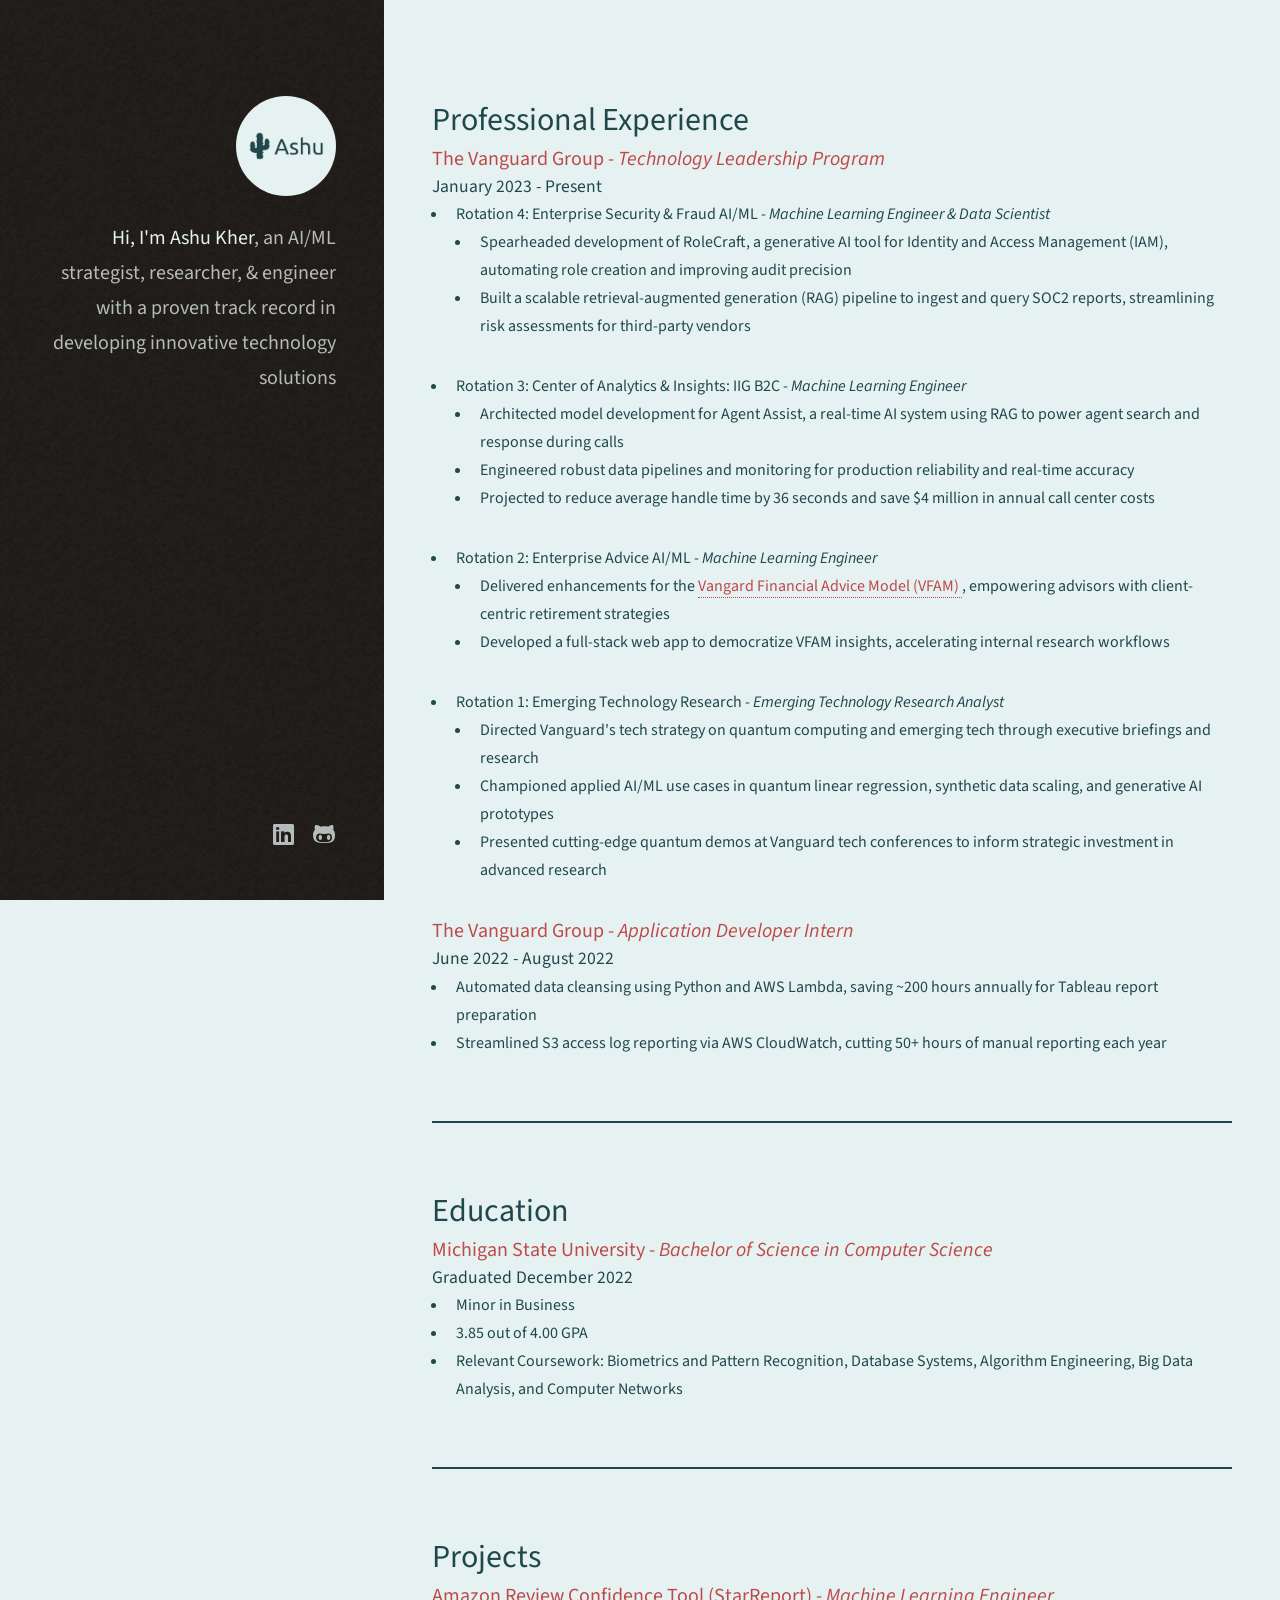
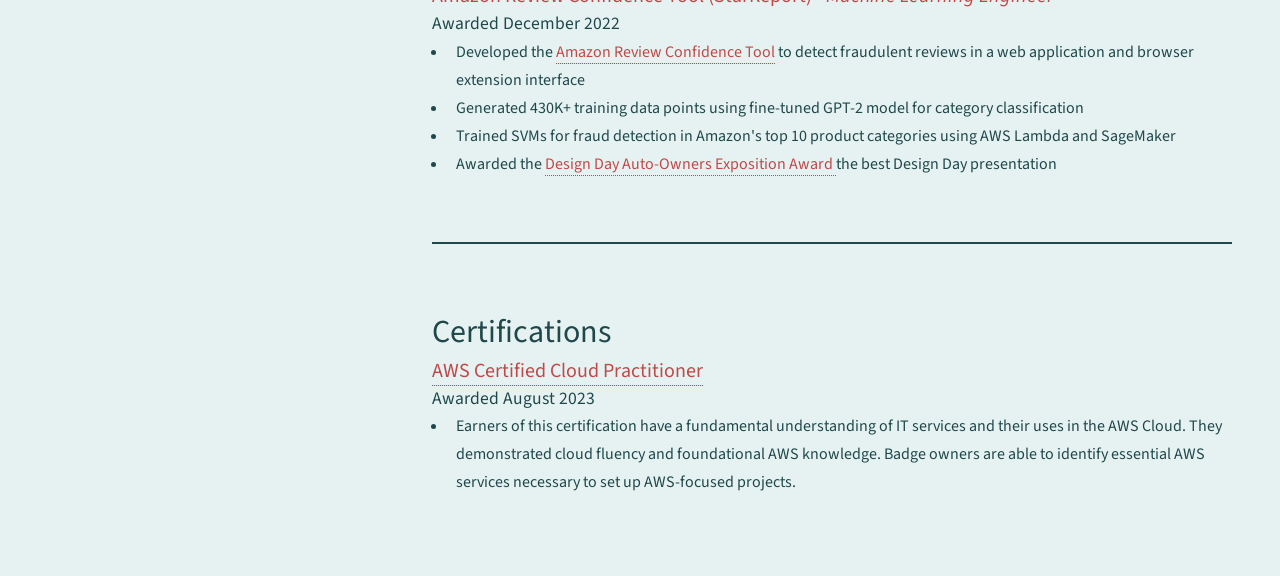
==== index.html @ 4404fa24 "BIG resume overhaul" ====
<!DOCTYPE HTML>
<html lang="en">

<head>
	<title>Ashu - AI/ML Specialist</title>
	<link rel="icon" type="image/x-icon" href="/images/branding/favicon.ico">
	<meta charset="utf-8" />
	<meta name="viewport" content="width=device-width, initial-scale=1,
      user-scalable=no" />
	<link rel="stylesheet" href="assets/css/main.css" />
</head>

<body class="is-preload">

	<!-- Header -->
	<header id="header">
		<div class="inner">
			<a href="#" class="image avatar"><img src="images/branding/default.png" alt="" /></a>
			<h1><strong>Hi, I'm Ashu Kher</strong>, an AI/ML strategist, researcher, & engineer with a proven track
				record in
				developing innovative technology solutions</h1>
		</div>
	</header>

	<!-- Main -->
	<div id="main">
		<!-- Professional Experience -->
		<section id="professional experience">
			<header class="major">
				<h2>Professional Experience</h2>
			</header>
			<header class="major">
				<h3>
					The Vanguard Group - <i>Technology Leadership Program</i>
				</h3>
				<h4>
					January 2023 - Present
				</h4>
				<ul>
					<li>Rotation 4: Enterprise Security & Fraud AI/ML - <i>Machine Learning Engineer & Data
							Scientist</i>
						<ul>
							<li>
								Spearheaded development of RoleCraft, a generative AI tool for Identity and Access
								Management (IAM), automating role creation and improving audit precision
							</li>
							<li>
								Built a scalable retrieval-augmented generation (RAG) pipeline to ingest and query SOC2
								reports, streamlining risk assessments for third-party vendors
							</li>
						</ul>
					</li>
					<li>Rotation 3: Center of Analytics & Insights: IIG B2C - <i>Machine Learning Engineer</i>
						<ul>
							<li>
								Architected model development for Agent Assist, a real-time AI system using RAG to power
								agent search and
								response during calls
							</li>
							<li>
								Engineered robust data pipelines and monitoring for production reliability and real-time
								accuracy
							</li>
							<li>
								Projected to reduce average handle time by 36 seconds and save $4 million in annual call
								center costs
							</li>
						</ul>
					</li>
					<li>Rotation 2: Enterprise Advice AI/ML - <i>Machine Learning Engineer</i>
						<ul>
							<li>
								Delivered enhancements for the <a
									href="https://corporate.vanguard.com/content/dam/corp/research/pdf/a_novel_approach_to_financial_planning_using_vfam.pdf">
									Vangard Financial Advice Model (VFAM) </a>, empowering advisors with client-centric
								retirement strategies
							</li>
							<li>
								Developed a full-stack web app to democratize VFAM insights, accelerating internal
								research workflows
							</li>
						</ul>
					</li>
					<li>Rotation 1: Emerging Technology Research - <i>Emerging Technology Research Analyst</i>
						<ul>
							<li>
								Directed Vanguard's tech strategy on quantum computing and emerging tech through
								executive briefings and
								research
							</li>
							<li>
								Championed applied AI/ML use cases in quantum linear regression, synthetic data scaling,
								and generative AI
								prototypes
							</li>
							<li>
								Presented cutting-edge quantum demos at Vanguard tech conferences to inform strategic
								investment in advanced
								research
							</li>
						</ul>
					</li>
				</ul>
			</header>
			<header class="major">
				<h3>
					The Vanguard Group - <i>Application Developer Intern</i>
				</h3>
				<h4>
					June 2022 - August 2022
				</h4>
				<ul>
					<li>
						Automated data cleansing using Python and AWS Lambda, saving ~200 hours annually for Tableau
						report preparation
					</li>
					<li>
						Streamlined S3 access log reporting via AWS CloudWatch, cutting 50+ hours of manual reporting
						each year
					</li>
				</ul>
			</header>
		</section>

		<section id="education">
			<header class="major">
				<h2>Education</h2>
			</header>
			<header class="major">
				<h3>
					Michigan State University - <i>Bachelor of Science in Computer
						Science</i>
				</h3>
				<h4>
					Graduated December 2022
				</h4>
				<ul>
					<li>Minor in Business</li>
					<li>3.85 out of 4.00 GPA</li>
					<li>Relevant Coursework: Biometrics and Pattern
						Recognition, Database Systems, Algorithm
						Engineering, Big Data Analysis, and Computer Networks</li>
				</ul>
			</header>
		</section>

		<section id="projects">
			<header class="major">
				<h2>Projects</h2>
			</header>
			<header class="major">
				<h3>Amazon Review Confidence Tool (StarReport) - <i>Machine Learning
						Engineer</i></h3>
				<h4>
					Awarded December 2022
				</h4>
				<ul>
					<li>
						Developed the <a href="http://www.capstone.cse.msu.edu/2022-08/projects/amazon/">
							Amazon Review
							Confidence Tool</a> to detect fraudulent reviews in a web
						application
						and browser extension interface
					</li>
					<li>
						Generated 430K+ training data points using fine-tuned GPT-2 model for category classification
					</li>
					<li>
						Trained SVMs for fraud detection in Amazon's top 10 product categories using AWS Lambda and
						SageMaker
					</li>
					<li>
						Awarded the <a href="http://www.capstone.cse.msu.edu/2022-08/design-day/awards/">
							Design Day
							Auto-Owners Exposition Award </a> the best Design Day
						presentation
					</li>
				</ul>
			</header>
		</section>

		<section id="Certifications">
			<header class="major">
				<h2>Certifications</h2>
			</header>
			<header class="major">
				<h3><a href="https://www.credly.com/badges/b50ba8e7-97d3-4e07-b99f-5bac92ec0021/linked_in_profile">AWS
						Certified Cloud Practitioner</a></h3>
				<h4>
					Awarded August 2023
				</h4>
				<ul>
					<li>
						Earners of this certification have a fundamental understanding of IT services and their uses in
						the AWS Cloud. They demonstrated cloud fluency and foundational AWS knowledge. Badge owners are
						able to identify essential AWS services necessary to set up AWS-focused projects.

					</li>
				</ul>
			</header>
		</section>
	</div>

	<!-- Footer -->
	<footer id="footer">
		<div class="inner">
			<ul class="icons">
				<li><a href="https://www.linkedin.com/in/ashukher/" class="icon brands
              fa-linkedin"><span class="label">Email</span></a></li>
				<li><a href="https://github.com/AshuHK" class="icon brands fa-github-alt"><span
							class="label">Github</span></a></li>
			</ul>
		</div>
	</footer>

	<!-- Scripts -->
	<script src="assets/js/jquery.min.js"></script>
	<script src="assets/js/jquery.poptrox.min.js"></script>
	<script src="assets/js/browser.min.js"></script>
	<script src="assets/js/breakpoints.min.js"></script>
	<script src="assets/js/util.js"></script>
	<script src="assets/js/main.js"></script>

</body>

</html>
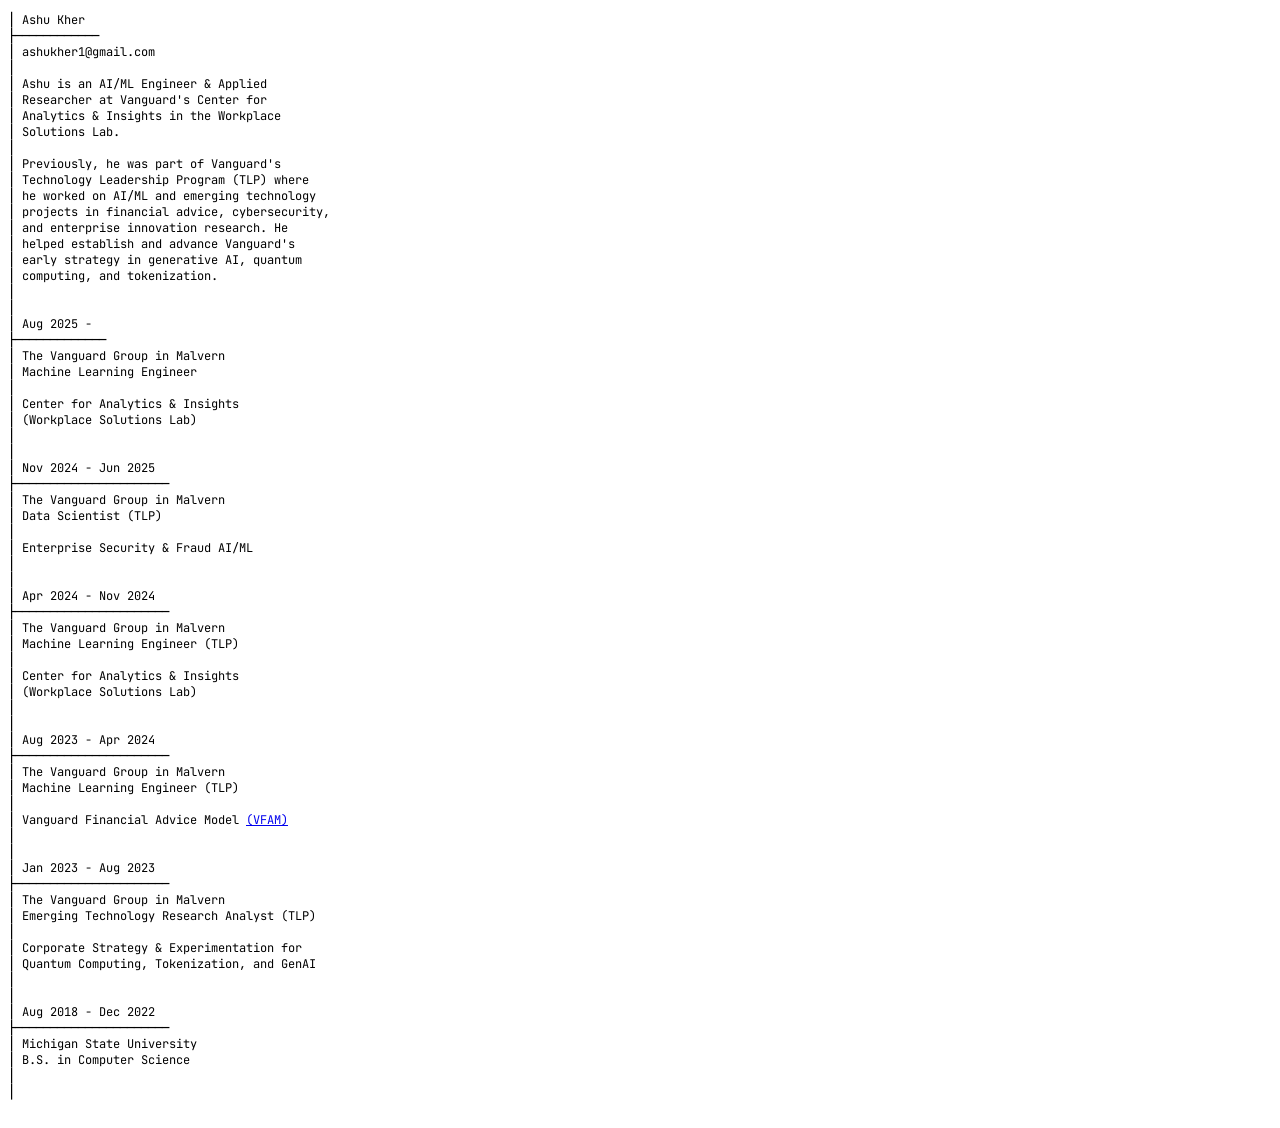
==== commit da1616dd: "Init commit" ====
--- a/index.html
+++ b/index.html
@@ -2,225 +2,92 @@
 <html lang="en">
 
 <head>
-	<title>Ashu - AI/ML Specialist</title>
-	<link rel="icon" type="image/x-icon" href="/images/branding/favicon.ico">
 	<meta charset="utf-8" />
-	<meta name="viewport" content="width=device-width, initial-scale=1,
-      user-scalable=no" />
+	<meta name="viewport" content="width=device-width, initial-scale=1" />
+
+	<!-- load the fonts from Google -->
+	<link rel="preconnect" href="https://fonts.googleapis.com">
+	<link rel="preconnect" href="https://fonts.gstatic.com" crossorigin>
+	<link href="https://fonts.googleapis.com/css2?family=JetBrains+Mono:ital,wght@0,100..800;1,100..800&display=swap"
+		rel="stylesheet">
+
+	<!-- my css -->
 	<link rel="stylesheet" href="assets/css/main.css" />
+	<title>Ashu Kher</title>
+	<link rel="icon" type="image/x-icon" href="/assets/images/favicon.ico">
 </head>
 
-<body class="is-preload">
-
-	<!-- Header -->
-	<header id="header">
-		<div class="inner">
-			<a href="#" class="image avatar"><img src="images/branding/default.png" alt="" /></a>
-			<h1><strong>Hi, I'm Ashu Kher</strong>, an AI/ML strategist, researcher, & engineer with a proven track
-				record in
-				developing innovative technology solutions</h1>
-		</div>
-	</header>
-
-	<!-- Main -->
-	<div id="main">
-		<!-- Professional Experience -->
-		<section id="professional experience">
-			<header class="major">
-				<h2>Professional Experience</h2>
-			</header>
-			<header class="major">
-				<h3>
-					The Vanguard Group - <i>Technology Leadership Program</i>
-				</h3>
-				<h4>
-					January 2023 - Present
-				</h4>
-				<ul>
-					<li>Rotation 4: Enterprise Security & Fraud AI/ML - <i>Machine Learning Engineer & Data
-							Scientist</i>
-						<ul>
-							<li>
-								Spearheaded development of RoleCraft, a generative AI tool for Identity and Access
-								Management (IAM), automating role creation and improving audit precision
-							</li>
-							<li>
-								Built a scalable retrieval-augmented generation (RAG) pipeline to ingest and query SOC2
-								reports, streamlining risk assessments for third-party vendors
-							</li>
-						</ul>
-					</li>
-					<li>Rotation 3: Center of Analytics & Insights: IIG B2C - <i>Machine Learning Engineer</i>
-						<ul>
-							<li>
-								Architected model development for Agent Assist, a real-time AI system using RAG to power
-								agent search and
-								response during calls
-							</li>
-							<li>
-								Engineered robust data pipelines and monitoring for production reliability and real-time
-								accuracy
-							</li>
-							<li>
-								Projected to reduce average handle time by 36 seconds and save $4 million in annual call
-								center costs
-							</li>
-						</ul>
-					</li>
-					<li>Rotation 2: Enterprise Advice AI/ML - <i>Machine Learning Engineer</i>
-						<ul>
-							<li>
-								Delivered enhancements for the <a
-									href="https://corporate.vanguard.com/content/dam/corp/research/pdf/a_novel_approach_to_financial_planning_using_vfam.pdf">
-									Vangard Financial Advice Model (VFAM) </a>, empowering advisors with client-centric
-								retirement strategies
-							</li>
-							<li>
-								Developed a full-stack web app to democratize VFAM insights, accelerating internal
-								research workflows
-							</li>
-						</ul>
-					</li>
-					<li>Rotation 1: Emerging Technology Research - <i>Emerging Technology Research Analyst</i>
-						<ul>
-							<li>
-								Directed Vanguard's tech strategy on quantum computing and emerging tech through
-								executive briefings and
-								research
-							</li>
-							<li>
-								Championed applied AI/ML use cases in quantum linear regression, synthetic data scaling,
-								and generative AI
-								prototypes
-							</li>
-							<li>
-								Presented cutting-edge quantum demos at Vanguard tech conferences to inform strategic
-								investment in advanced
-								research
-							</li>
-						</ul>
-					</li>
-				</ul>
-			</header>
-			<header class="major">
-				<h3>
-					The Vanguard Group - <i>Application Developer Intern</i>
-				</h3>
-				<h4>
-					June 2022 - August 2022
-				</h4>
-				<ul>
-					<li>
-						Automated data cleansing using Python and AWS Lambda, saving ~200 hours annually for Tableau
-						report preparation
-					</li>
-					<li>
-						Streamlined S3 access log reporting via AWS CloudWatch, cutting 50+ hours of manual reporting
-						each year
-					</li>
-				</ul>
-			</header>
-		</section>
-
-		<section id="education">
-			<header class="major">
-				<h2>Education</h2>
-			</header>
-			<header class="major">
-				<h3>
-					Michigan State University - <i>Bachelor of Science in Computer
-						Science</i>
-				</h3>
-				<h4>
-					Graduated December 2022
-				</h4>
-				<ul>
-					<li>Minor in Business</li>
-					<li>3.85 out of 4.00 GPA</li>
-					<li>Relevant Coursework: Biometrics and Pattern
-						Recognition, Database Systems, Algorithm
-						Engineering, Big Data Analysis, and Computer Networks</li>
-				</ul>
-			</header>
-		</section>
-
-		<section id="projects">
-			<header class="major">
-				<h2>Projects</h2>
-			</header>
-			<header class="major">
-				<h3>Amazon Review Confidence Tool (StarReport) - <i>Machine Learning
-						Engineer</i></h3>
-				<h4>
-					Awarded December 2022
-				</h4>
-				<ul>
-					<li>
-						Developed the <a href="http://www.capstone.cse.msu.edu/2022-08/projects/amazon/">
-							Amazon Review
-							Confidence Tool</a> to detect fraudulent reviews in a web
-						application
-						and browser extension interface
-					</li>
-					<li>
-						Generated 430K+ training data points using fine-tuned GPT-2 model for category classification
-					</li>
-					<li>
-						Trained SVMs for fraud detection in Amazon's top 10 product categories using AWS Lambda and
-						SageMaker
-					</li>
-					<li>
-						Awarded the <a href="http://www.capstone.cse.msu.edu/2022-08/design-day/awards/">
-							Design Day
-							Auto-Owners Exposition Award </a> the best Design Day
-						presentation
-					</li>
-				</ul>
-			</header>
-		</section>
-
-		<section id="Certifications">
-			<header class="major">
-				<h2>Certifications</h2>
-			</header>
-			<header class="major">
-				<h3><a href="https://www.credly.com/badges/b50ba8e7-97d3-4e07-b99f-5bac92ec0021/linked_in_profile">AWS
-						Certified Cloud Practitioner</a></h3>
-				<h4>
-					Awarded August 2023
-				</h4>
-				<ul>
-					<li>
-						Earners of this certification have a fundamental understanding of IT services and their uses in
-						the AWS Cloud. They demonstrated cloud fluency and foundational AWS knowledge. Badge owners are
-						able to identify essential AWS services necessary to set up AWS-focused projects.
-
-					</li>
-				</ul>
-			</header>
-		</section>
-	</div>
-
-	<!-- Footer -->
-	<footer id="footer">
-		<div class="inner">
-			<ul class="icons">
-				<li><a href="https://www.linkedin.com/in/ashukher/" class="icon brands
-              fa-linkedin"><span class="label">Email</span></a></li>
-				<li><a href="https://github.com/AshuHK" class="icon brands fa-github-alt"><span
-							class="label">Github</span></a></li>
-			</ul>
-		</div>
-	</footer>
-
-	<!-- Scripts -->
-	<script src="assets/js/jquery.min.js"></script>
-	<script src="assets/js/jquery.poptrox.min.js"></script>
-	<script src="assets/js/browser.min.js"></script>
-	<script src="assets/js/breakpoints.min.js"></script>
-	<script src="assets/js/util.js"></script>
-	<script src="assets/js/main.js"></script>
-
+<body class="blog">
+	<pre id="desc">
+│ Ashu Kher
+├────────────
+│ ashukher1@gmail.com
+│
+│ Ashu is an AI/ML Engineer & Applied
+│ Researcher at Vanguard's Center for
+│ Analytics & Insights in the Workplace
+│ Solutions Lab.
+│
+│ Previously, he was part of Vanguard's
+│ Technology Leadership Program (TLP) where
+│ he worked on AI/ML and emerging technology
+│ projects in financial advice, cybersecurity,
+│ and enterprise innovation research. He
+│ helped establish and advance Vanguard's
+│ early strategy in generative AI, quantum
+│ computing, and tokenization.
+│
+│
+│ Aug 2025 -
+├─────────────
+│ The Vanguard Group in Malvern
+│ Machine Learning Engineer
+│
+│ Center for Analytics & Insights
+│ (Workplace Solutions Lab)
+│
+│
+│ Nov 2024 - Jun 2025
+├──────────────────────
+│ The Vanguard Group in Malvern
+│ Data Scientist (TLP)
+│
+│ Enterprise Security & Fraud AI/ML
+│
+│
+│ Apr 2024 - Nov 2024
+├──────────────────────
+│ The Vanguard Group in Malvern
+│ Machine Learning Engineer (TLP)
+│
+│ Center for Analytics & Insights
+│ (Workplace Solutions Lab)
+│
+│
+│ Aug 2023 - Apr 2024
+├──────────────────────
+│ The Vanguard Group in Malvern
+│ Machine Learning Engineer (TLP)
+│
+│ Vanguard Financial Advice Model <a href="https://corporate.vanguard.com/content/dam/corp/research/pdf/a_novel_approach_to_financial_planning_using_vfam.pdf">(VFAM)</a>
+│
+│
+│ Jan 2023 - Aug 2023
+├──────────────────────
+│ The Vanguard Group in Malvern
+│ Emerging Technology Research Analyst (TLP)
+│
+│ Corporate Strategy & Experimentation for
+│ Quantum Computing, Tokenization, and GenAI
+│
+│
+│ Aug 2018 - Dec 2022
+├──────────────────────
+│ Michigan State University
+│ B.S. in Computer Science
+│
+│
+	</pre>
 </body>
 
 </html>
--- a/assets/css/main.css
+++ b/assets/css/main.css
@@ -0,0 +1,4 @@
+* {
+	font-family: "JetBrains Mono", monospace;
+	font-size: 12px; /* TODO: make this dynamic*/
+}
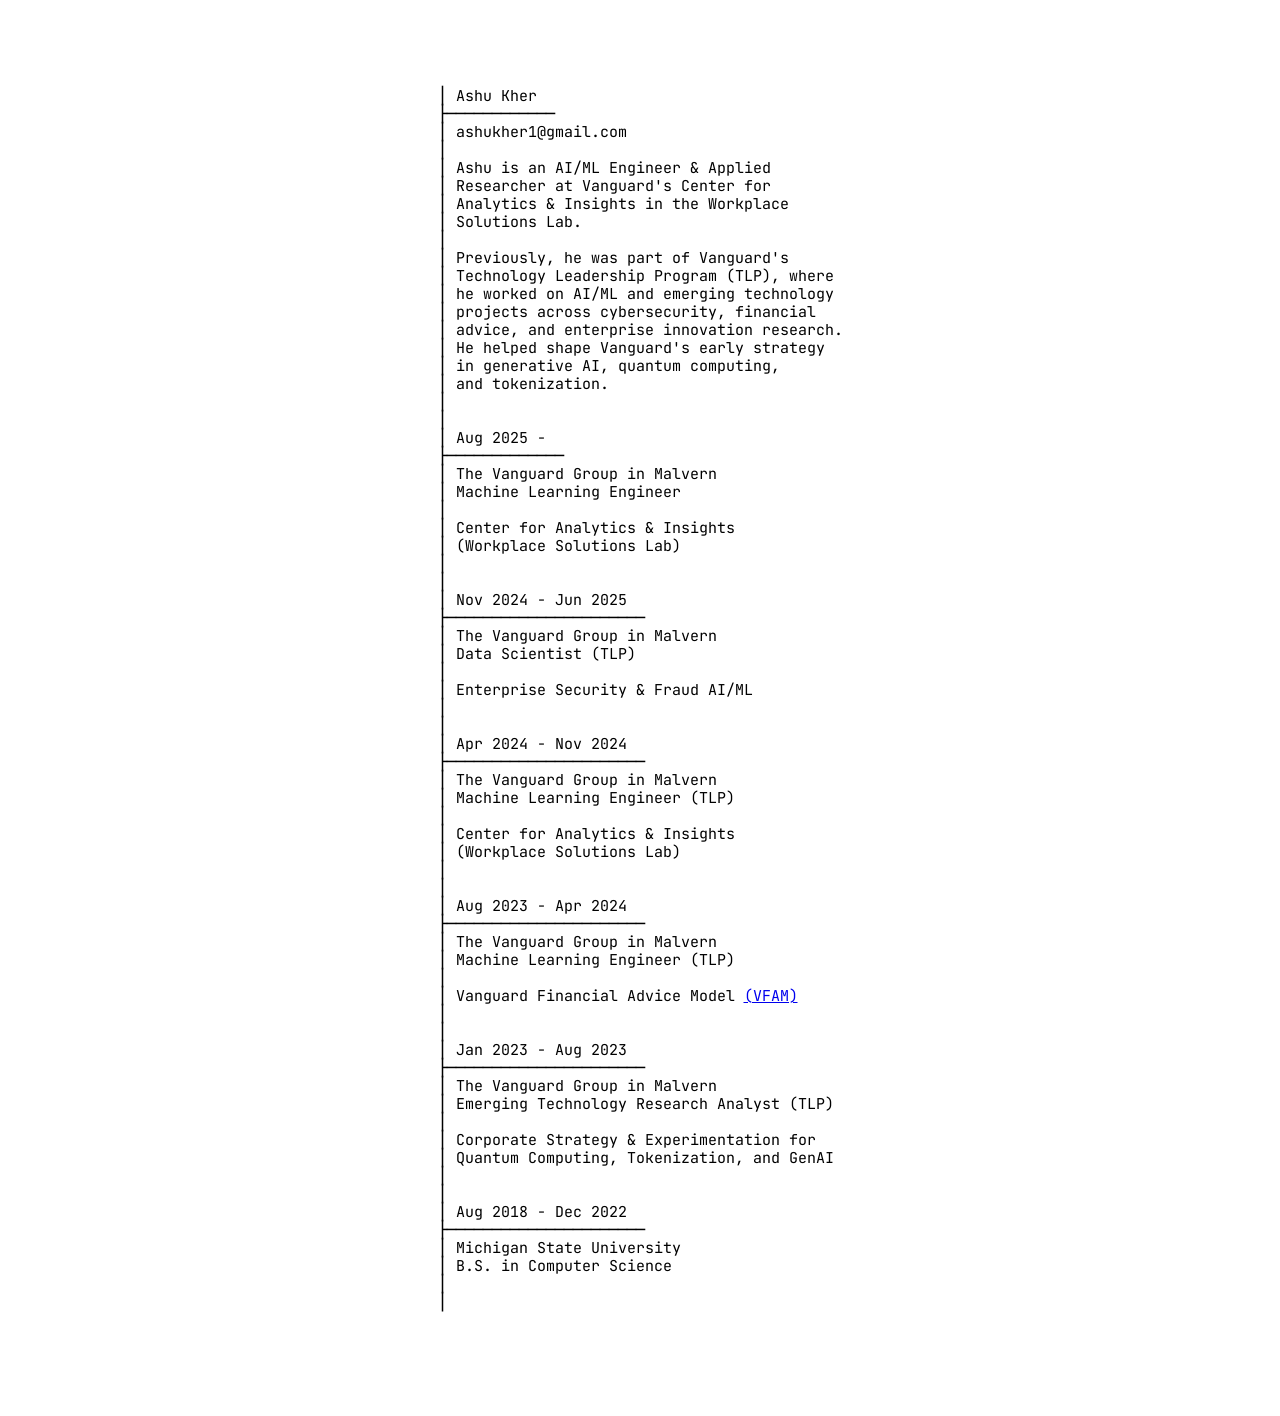
==== commit 453eeeea: "fix grammar in intro paragraph" ====
--- a/index.html
+++ b/index.html
@@ -29,13 +29,13 @@
 │ Solutions Lab.
 │
 │ Previously, he was part of Vanguard's
-│ Technology Leadership Program (TLP) where
+│ Technology Leadership Program (TLP), where
 │ he worked on AI/ML and emerging technology
-│ projects in financial advice, cybersecurity,
-│ and enterprise innovation research. He
-│ helped establish and advance Vanguard's
-│ early strategy in generative AI, quantum
-│ computing, and tokenization.
+│ projects across cybersecurity, financial
+│ advice, and enterprise innovation research.
+│ He helped shape Vanguard's early strategy
+│ in generative AI, quantum computing,
+│ and tokenization.
 │
 │
 │ Aug 2025 -
--- a/assets/css/main.css
+++ b/assets/css/main.css
@@ -1,4 +1,15 @@
 * {
 	font-family: "JetBrains Mono", monospace;
-	font-size: 12px; /* TODO: make this dynamic*/
+	font-size: min(3vw, 15px);
 }
+
+body {
+	display: flex;
+	justify-content: center;
+	align-items: center;
+	padding: 5% 5% 5% 5%;
+	text-align: left;
+	line-height: 1.2;
+	word-break: break-all;
+	word-wrap: break-word;
+}
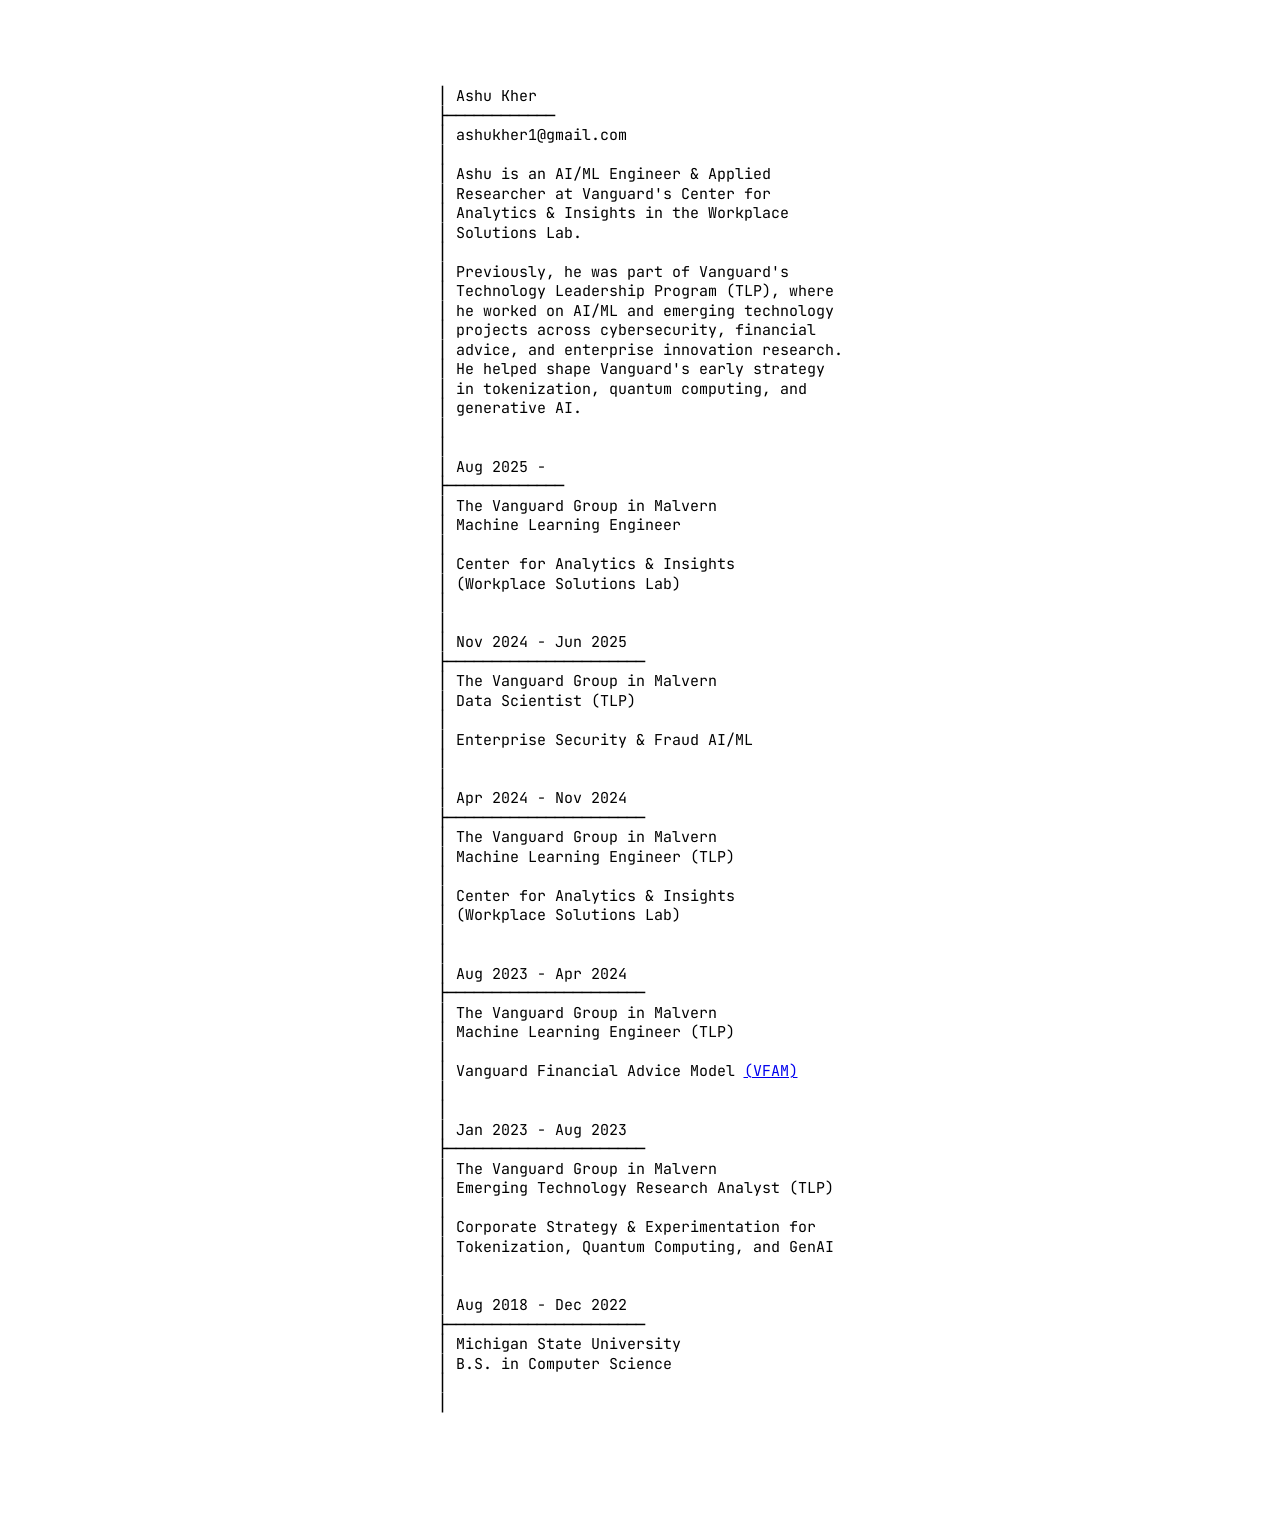
==== commit 196caaa3: "fix order and widen line height" ====
--- a/index.html
+++ b/index.html
@@ -34,8 +34,8 @@
 │ projects across cybersecurity, financial
 │ advice, and enterprise innovation research.
 │ He helped shape Vanguard's early strategy
-│ in generative AI, quantum computing,
-│ and tokenization.
+│ in tokenization, quantum computing, and
+│ generative AI.
 │
 │
 │ Aug 2025 -
@@ -78,7 +78,7 @@
 │ Emerging Technology Research Analyst (TLP)
 │
 │ Corporate Strategy & Experimentation for
-│ Quantum Computing, Tokenization, and GenAI
+│ Tokenization, Quantum Computing, and GenAI
 │
 │
 │ Aug 2018 - Dec 2022
--- a/assets/css/main.css
+++ b/assets/css/main.css
@@ -9,7 +9,7 @@
 	align-items: center;
 	padding: 5% 5% 5% 5%;
 	text-align: left;
-	line-height: 1.2;
+	line-height: 1.3;
 	word-break: break-all;
 	word-wrap: break-word;
 }
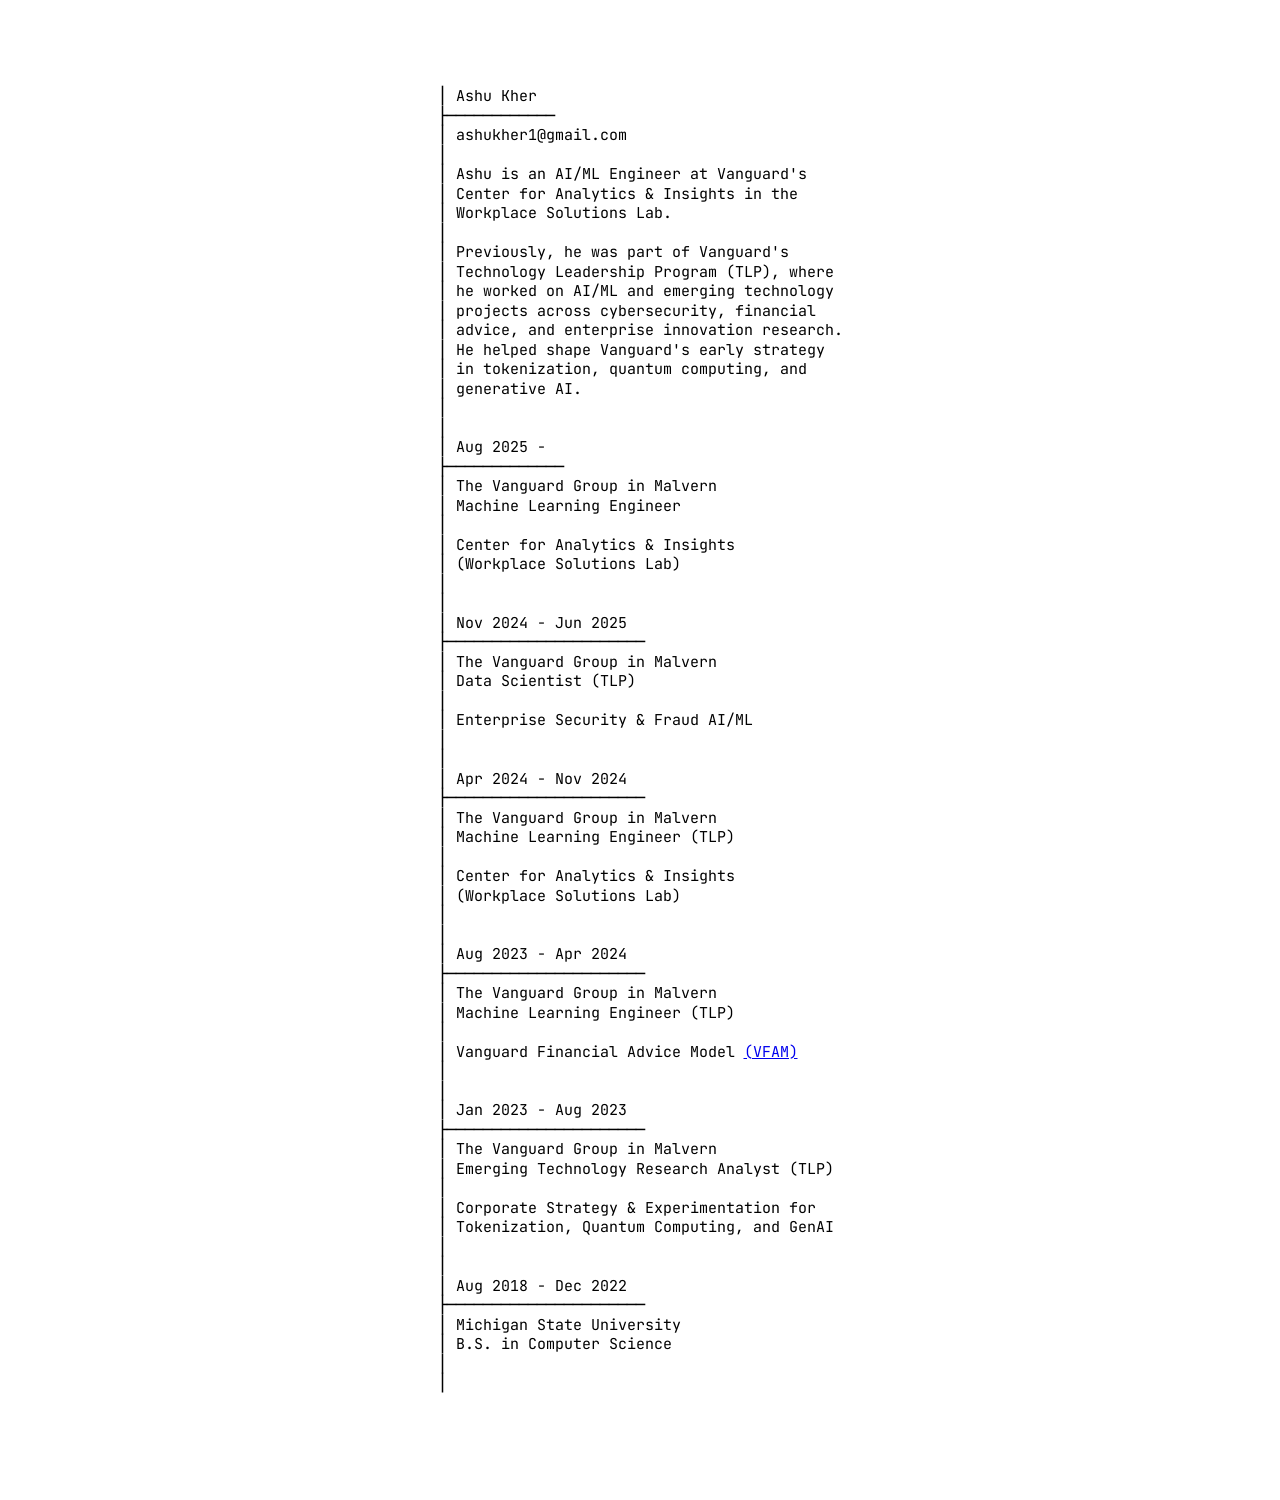
==== commit 69c54688: "Title change" ====
--- a/index.html
+++ b/index.html
@@ -23,10 +23,9 @@
 ├────────────
 │ ashukher1@gmail.com
 │
-│ Ashu is an AI/ML Engineer & Applied
-│ Researcher at Vanguard's Center for
-│ Analytics & Insights in the Workplace
-│ Solutions Lab.
+│ Ashu is an AI/ML Engineer at Vanguard's
+│ Center for Analytics & Insights in the
+│ Workplace Solutions Lab.
 │
 │ Previously, he was part of Vanguard's
 │ Technology Leadership Program (TLP), where
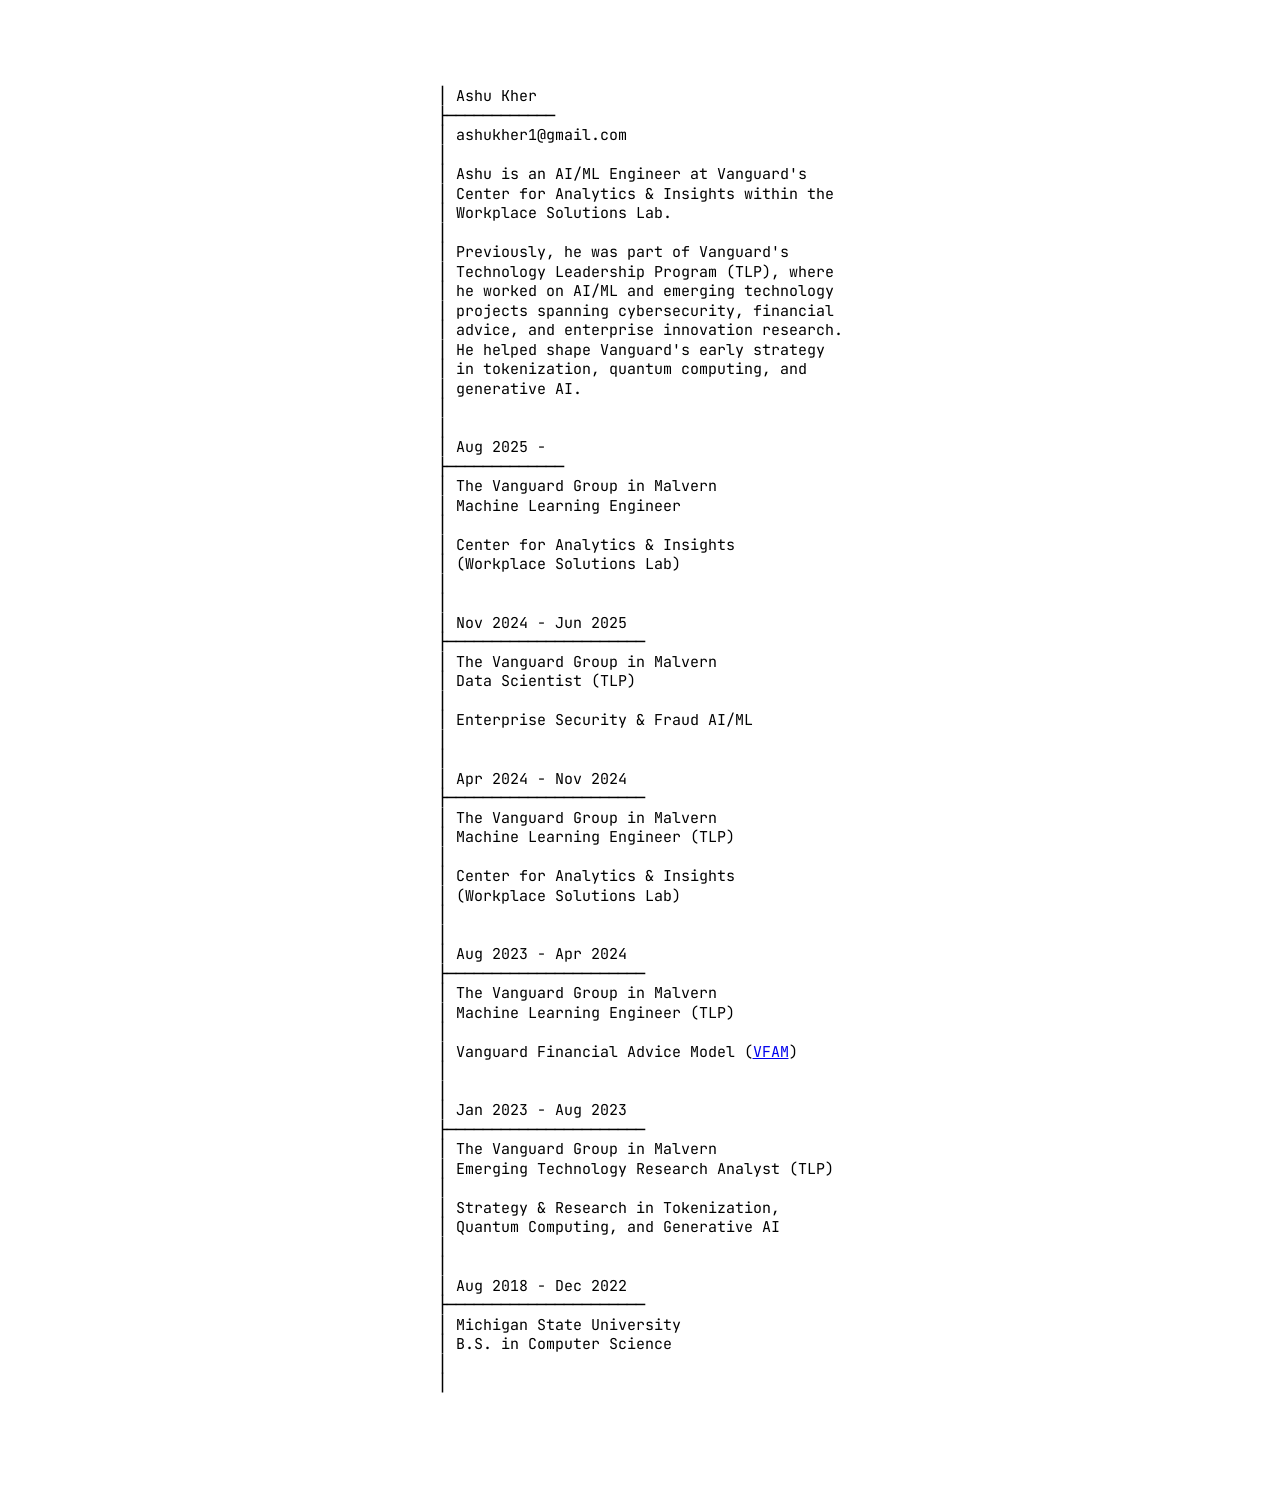
==== commit fbc08e49: "more minor grammar changes" ====
--- a/index.html
+++ b/index.html
@@ -24,13 +24,13 @@
 │ ashukher1@gmail.com
 │
 │ Ashu is an AI/ML Engineer at Vanguard's
-│ Center for Analytics & Insights in the
+│ Center for Analytics & Insights within the
 │ Workplace Solutions Lab.
 │
 │ Previously, he was part of Vanguard's
 │ Technology Leadership Program (TLP), where
 │ he worked on AI/ML and emerging technology
-│ projects across cybersecurity, financial
+│ projects spanning cybersecurity, financial
 │ advice, and enterprise innovation research.
 │ He helped shape Vanguard's early strategy
 │ in tokenization, quantum computing, and
@@ -68,7 +68,7 @@
 │ The Vanguard Group in Malvern
 │ Machine Learning Engineer (TLP)
 │
-│ Vanguard Financial Advice Model <a href="https://corporate.vanguard.com/content/dam/corp/research/pdf/a_novel_approach_to_financial_planning_using_vfam.pdf">(VFAM)</a>
+│ Vanguard Financial Advice Model (<a href="https://corporate.vanguard.com/content/dam/corp/research/pdf/a_novel_approach_to_financial_planning_using_vfam.pdf">VFAM</a>)
 │
 │
 │ Jan 2023 - Aug 2023
@@ -76,8 +76,8 @@
 │ The Vanguard Group in Malvern
 │ Emerging Technology Research Analyst (TLP)
 │
-│ Corporate Strategy & Experimentation for
-│ Tokenization, Quantum Computing, and GenAI
+│ Strategy & Research in Tokenization,
+│ Quantum Computing, and Generative AI
 │
 │
 │ Aug 2018 - Dec 2022
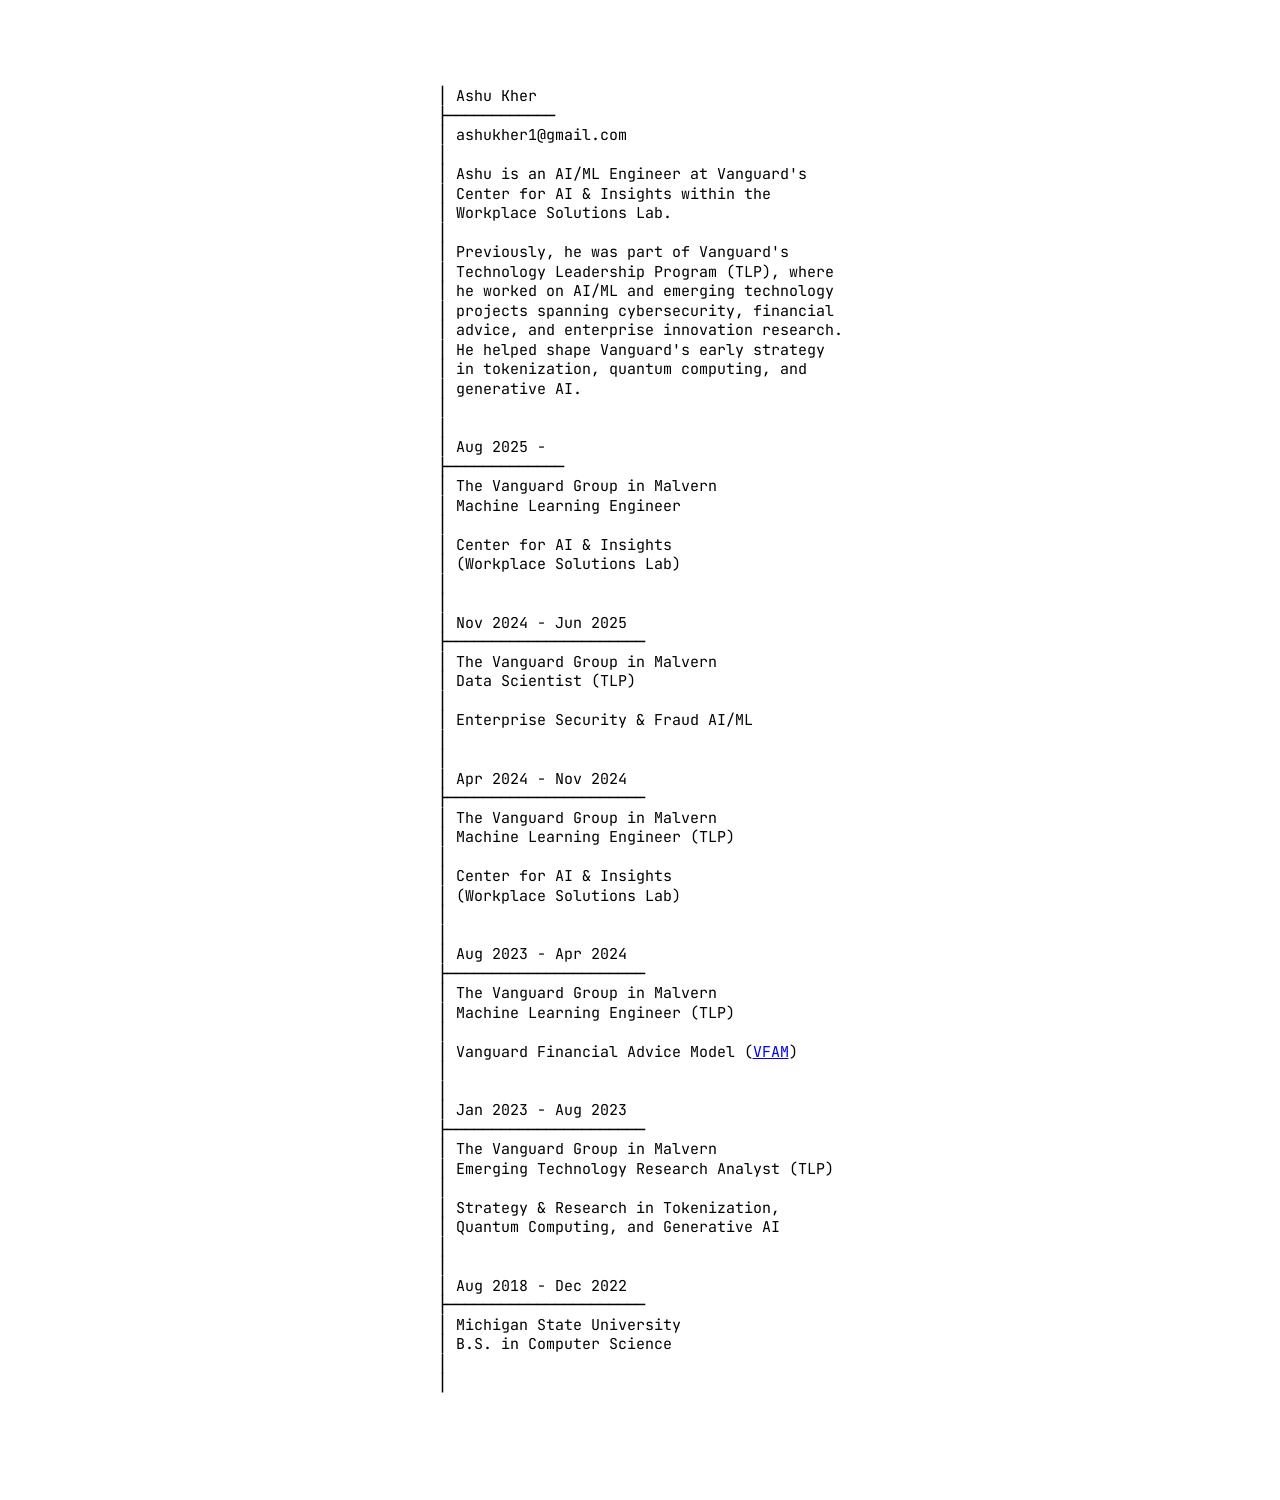
==== commit 51a7531b: "org rebrand and new favicon" ====
--- a/index.html
+++ b/index.html
@@ -24,7 +24,7 @@
 │ ashukher1@gmail.com
 │
 │ Ashu is an AI/ML Engineer at Vanguard's
-│ Center for Analytics & Insights within the
+│ Center for AI & Insights within the
 │ Workplace Solutions Lab.
 │
 │ Previously, he was part of Vanguard's
@@ -42,7 +42,7 @@
 │ The Vanguard Group in Malvern
 │ Machine Learning Engineer
 │
-│ Center for Analytics & Insights
+│ Center for AI & Insights
 │ (Workplace Solutions Lab)
 │
 │
@@ -59,7 +59,7 @@
 │ The Vanguard Group in Malvern
 │ Machine Learning Engineer (TLP)
 │
-│ Center for Analytics & Insights
+│ Center for AI & Insights
 │ (Workplace Solutions Lab)
 │
 │
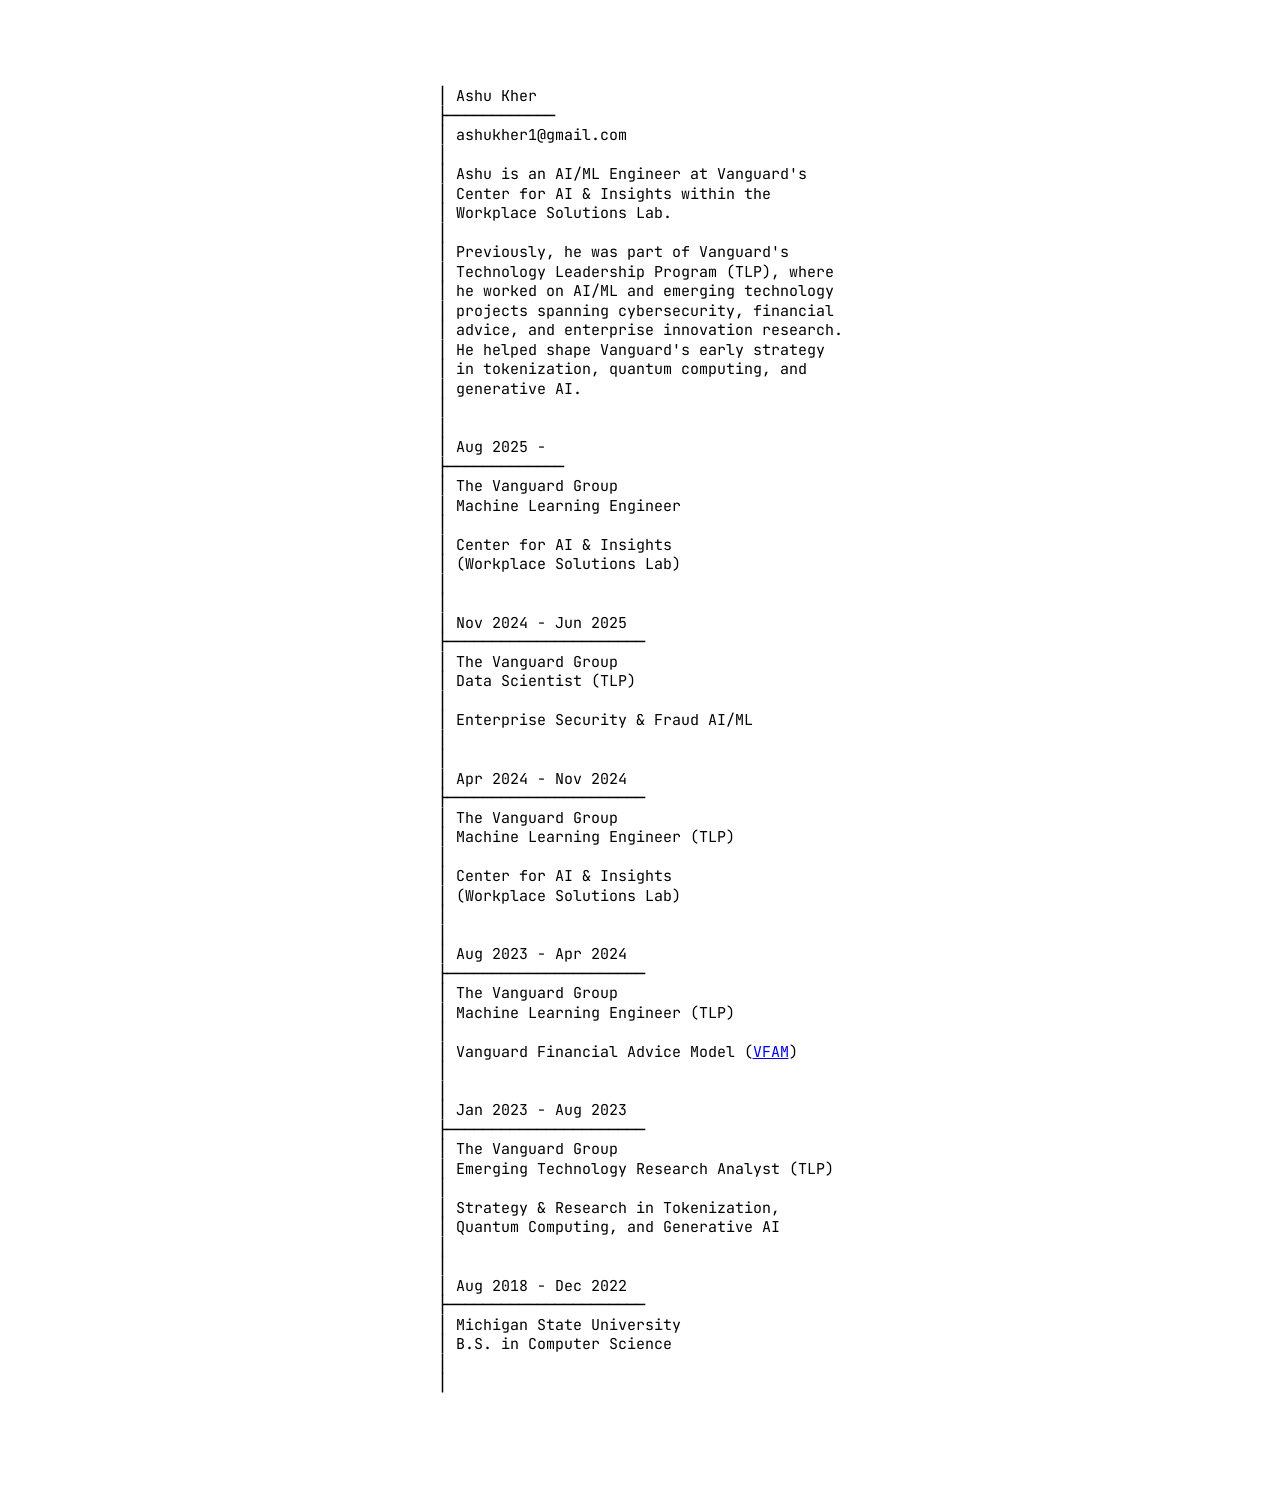
==== commit 62004644: "removed redundant "in malvern" to be a bit cleaner" ====
--- a/index.html
+++ b/index.html
@@ -39,7 +39,7 @@
 │
 │ Aug 2025 -
 ├─────────────
-│ The Vanguard Group in Malvern
+│ The Vanguard Group
 │ Machine Learning Engineer
 │
 │ Center for AI & Insights
@@ -48,7 +48,7 @@
 │
 │ Nov 2024 - Jun 2025
 ├──────────────────────
-│ The Vanguard Group in Malvern
+│ The Vanguard Group
 │ Data Scientist (TLP)
 │
 │ Enterprise Security & Fraud AI/ML
@@ -56,7 +56,7 @@
 │
 │ Apr 2024 - Nov 2024
 ├──────────────────────
-│ The Vanguard Group in Malvern
+│ The Vanguard Group
 │ Machine Learning Engineer (TLP)
 │
 │ Center for AI & Insights
@@ -65,7 +65,7 @@
 │
 │ Aug 2023 - Apr 2024
 ├──────────────────────
-│ The Vanguard Group in Malvern
+│ The Vanguard Group
 │ Machine Learning Engineer (TLP)
 │
 │ Vanguard Financial Advice Model (<a href="https://corporate.vanguard.com/content/dam/corp/research/pdf/a_novel_approach_to_financial_planning_using_vfam.pdf">VFAM</a>)
@@ -73,7 +73,7 @@
 │
 │ Jan 2023 - Aug 2023
 ├──────────────────────
-│ The Vanguard Group in Malvern
+│ The Vanguard Group
 │ Emerging Technology Research Analyst (TLP)
 │
 │ Strategy & Research in Tokenization,
